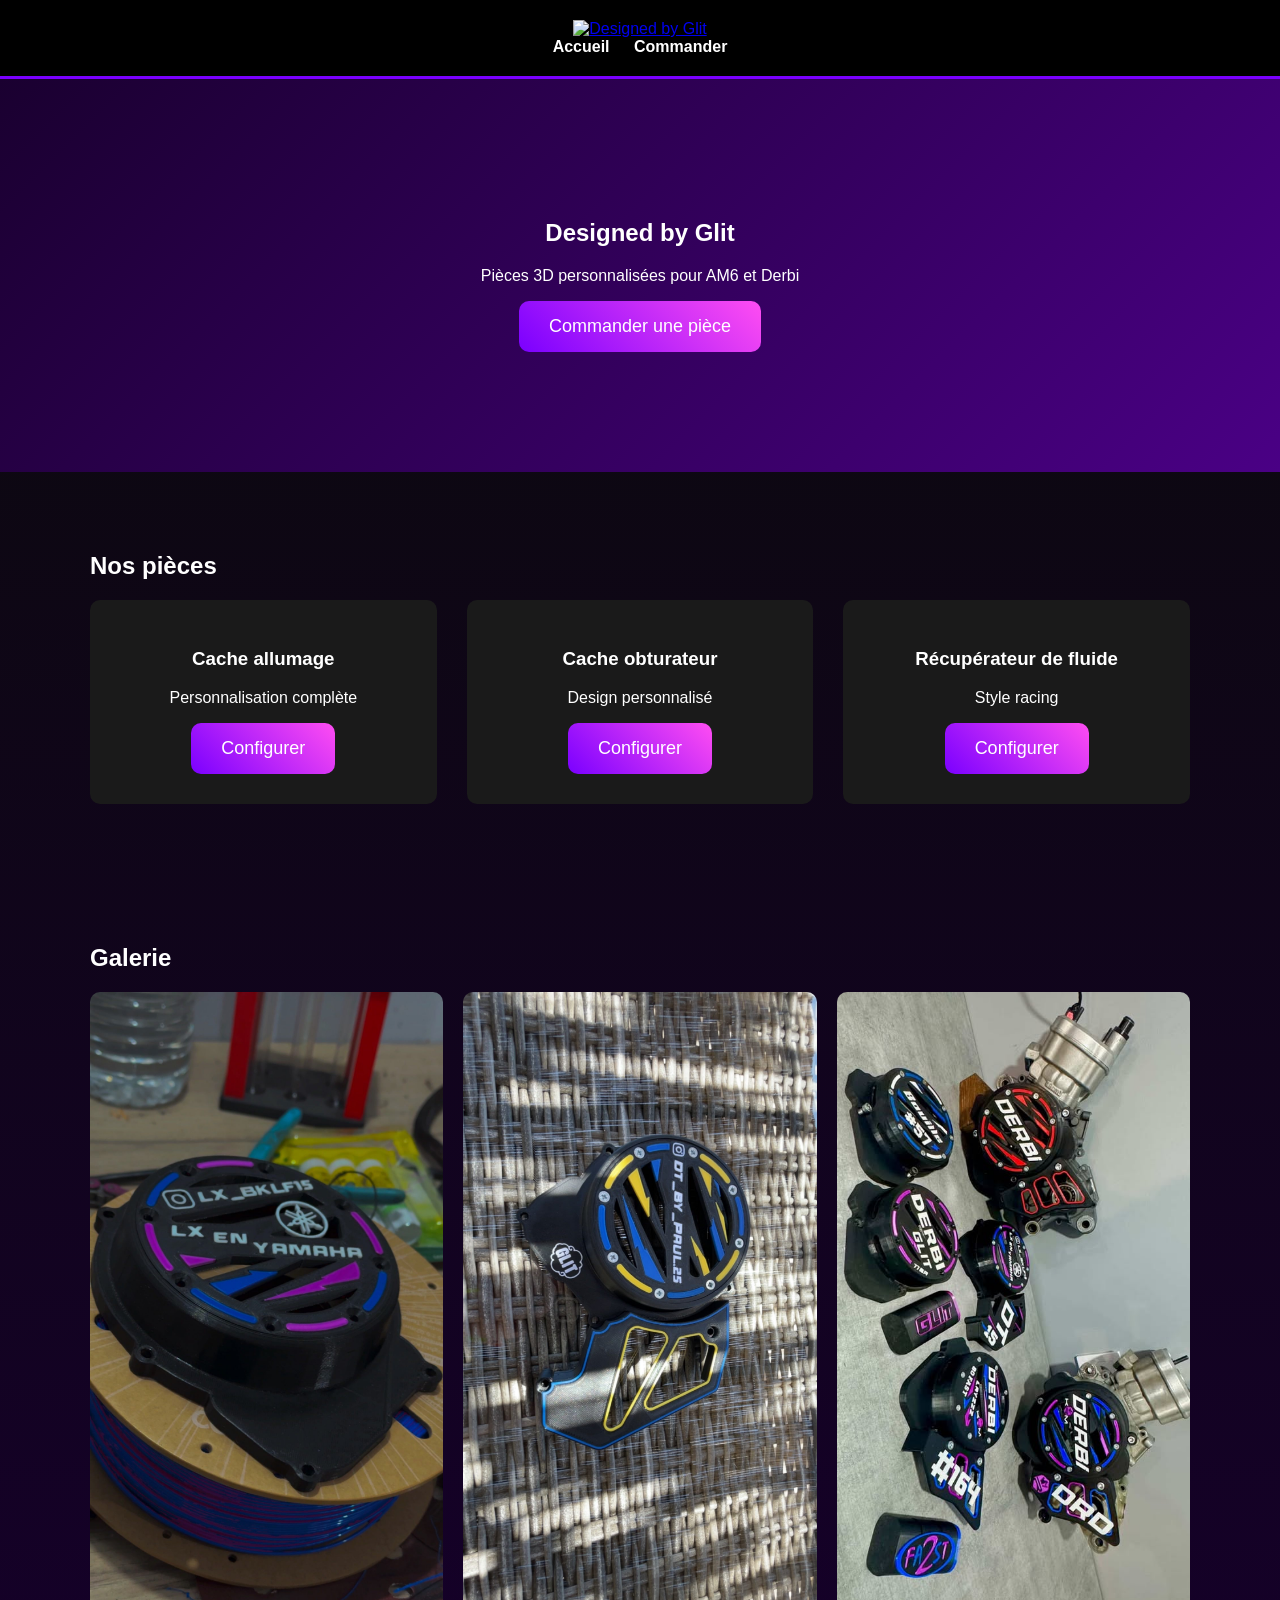
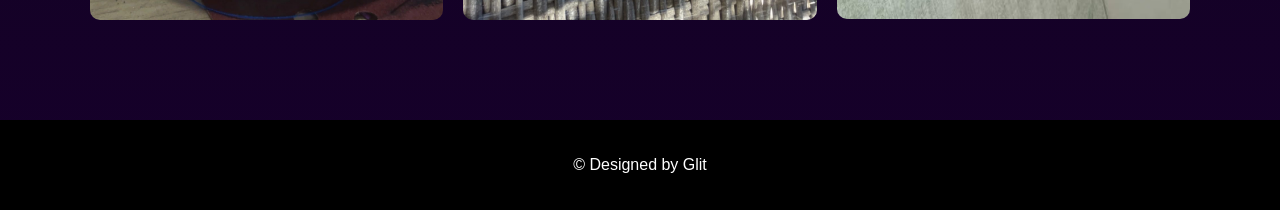
==== index.html @ 396d0954 "Add files via upload" ====
<!DOCTYPE html>
<html lang="fr">

<head>
<meta charset="UTF-8">
<meta name="viewport" content="width=device-width, initial-scale=1.0">
<title>Designed by Glit</title>
<link rel="stylesheet" href="style.css">
</head>

<body>

<header>

<a href="index.html" class="logo">
<img src="logo.png" alt="Designed by Glit">
</a>

<nav>
<a href="index.html">Accueil</a>
<a href="commande.html">Commander</a>
</nav>

</header>

<section class="hero">

<h1>Designed by Glit</h1>
<p>Pièces 3D personnalisées pour AM6 et Derbi</p>

<a href="commande.html">
<button class="cta">Commander une pièce</button>
</a>

</section>

<section class="products">

<h2>Nos pièces</h2>

<div class="grid">

<div class="card">
<h3>Cache allumage</h3>
<p>Personnalisation complète</p>
<a href="commande.html">
<button class="cta">Configurer</button>
</a>
</div>

<div class="card">
<h3>Cache obturateur</h3>
<p>Design personnalisé</p>
<a href="commande.html">
<button class="cta">Configurer</button>
</a>
</div>

<div class="card">
<h3>Récupérateur de fluide</h3>
<p>Style racing</p>
<a href="commande.html">
<button class="cta">Configurer</button>
</a>
</div>

</div>

</section>

<section class="gallery">

<h2>Galerie</h2>

<div class="gallery-grid">

<img src="piece1.png">
<img src="piece2.png">
<img src="piece3.png">

</div>

</section>

<footer>
<p>© Designed by Glit</p>
</footer>

<script src="script.js"></script>

</body>
</html>
---- style.css ----
body{
margin:0;
font-family:Arial;
background:linear-gradient(180deg,#0a0a0a,#16002b);
color:white;
}

/* HEADER */

header{
background:black;
padding:20px;
text-align:center;
border-bottom:3px solid #7a00ff;
}

.logo img{
height:80px;
}

nav a{
color:white;
margin:10px;
text-decoration:none;
font-weight:bold;
}

/* HERO */

.hero{
text-align:center;
padding:120px 20px;
background:linear-gradient(135deg,#1a0030,#4a0085);
}

.cta{
background:linear-gradient(45deg,#7a00ff,#ff4df2);
padding:15px 30px;
border:none;
color:white;
border-radius:10px;
cursor:pointer;
font-size:18px;
}

/* PRODUITS */

.products{
padding:60px;
max-width:1100px;
margin:auto;
}

.grid{
display:grid;
grid-template-columns:repeat(auto-fit,minmax(250px,1fr));
gap:30px;
}

.card{
background:#1a1a1a;
padding:30px;
border-radius:10px;
text-align:center;
}

/* GALERIE */

.gallery{
padding:60px;
max-width:1100px;
margin:auto;
}

.gallery-grid{
display:grid;
grid-template-columns:repeat(auto-fit,minmax(250px,1fr));
gap:20px;
}

.gallery img{
width:100%;
border-radius:10px;
}

/* COMMANDE */

.commande{
padding:60px;
max-width:1200px;
margin:auto;
}

.commande-container{
display:grid;
grid-template-columns:1fr 1fr;
gap:60px;
}

/* FORM */

.form-left{
display:flex;
flex-direction:column;
gap:15px;
}

input,select,textarea{
padding:12px;
background:#1a1a1a;
border:none;
color:white;
border-radius:6px;
}

/* COULEURS */

.color-picker{
display:grid;
grid-template-columns:repeat(3,75px);
gap:15px;
}

.color{
width:75px;
height:75px;
border-radius:8px;
border:3px solid white;
cursor:pointer;
}

/* vraies couleurs */

.noir{background:#000;}
.blanc{background:#fff;}
.rouge{background:#ff0000;}
.orange{background:#ff8000;}
.jaune{background:#ffd000;}
.vertclair{background:#39ff14;}
.vertfonce{background:#006400;}
.bleuclair{background:#4db8ff;}
.bleufonce{background:#001f7a;}
.violet{background:#7a00ff;}
.rose{background:#ff4df2;}
.marron{background:#6b3e26;}

.color.selected{
border:4px solid #7a00ff;
}

/* PREVIEW */

#preview{
width:300px;
margin-top:40px;
}

/* FOOTER */

footer{
text-align:center;
padding:20px;
background:black;
margin-top:40px;
}
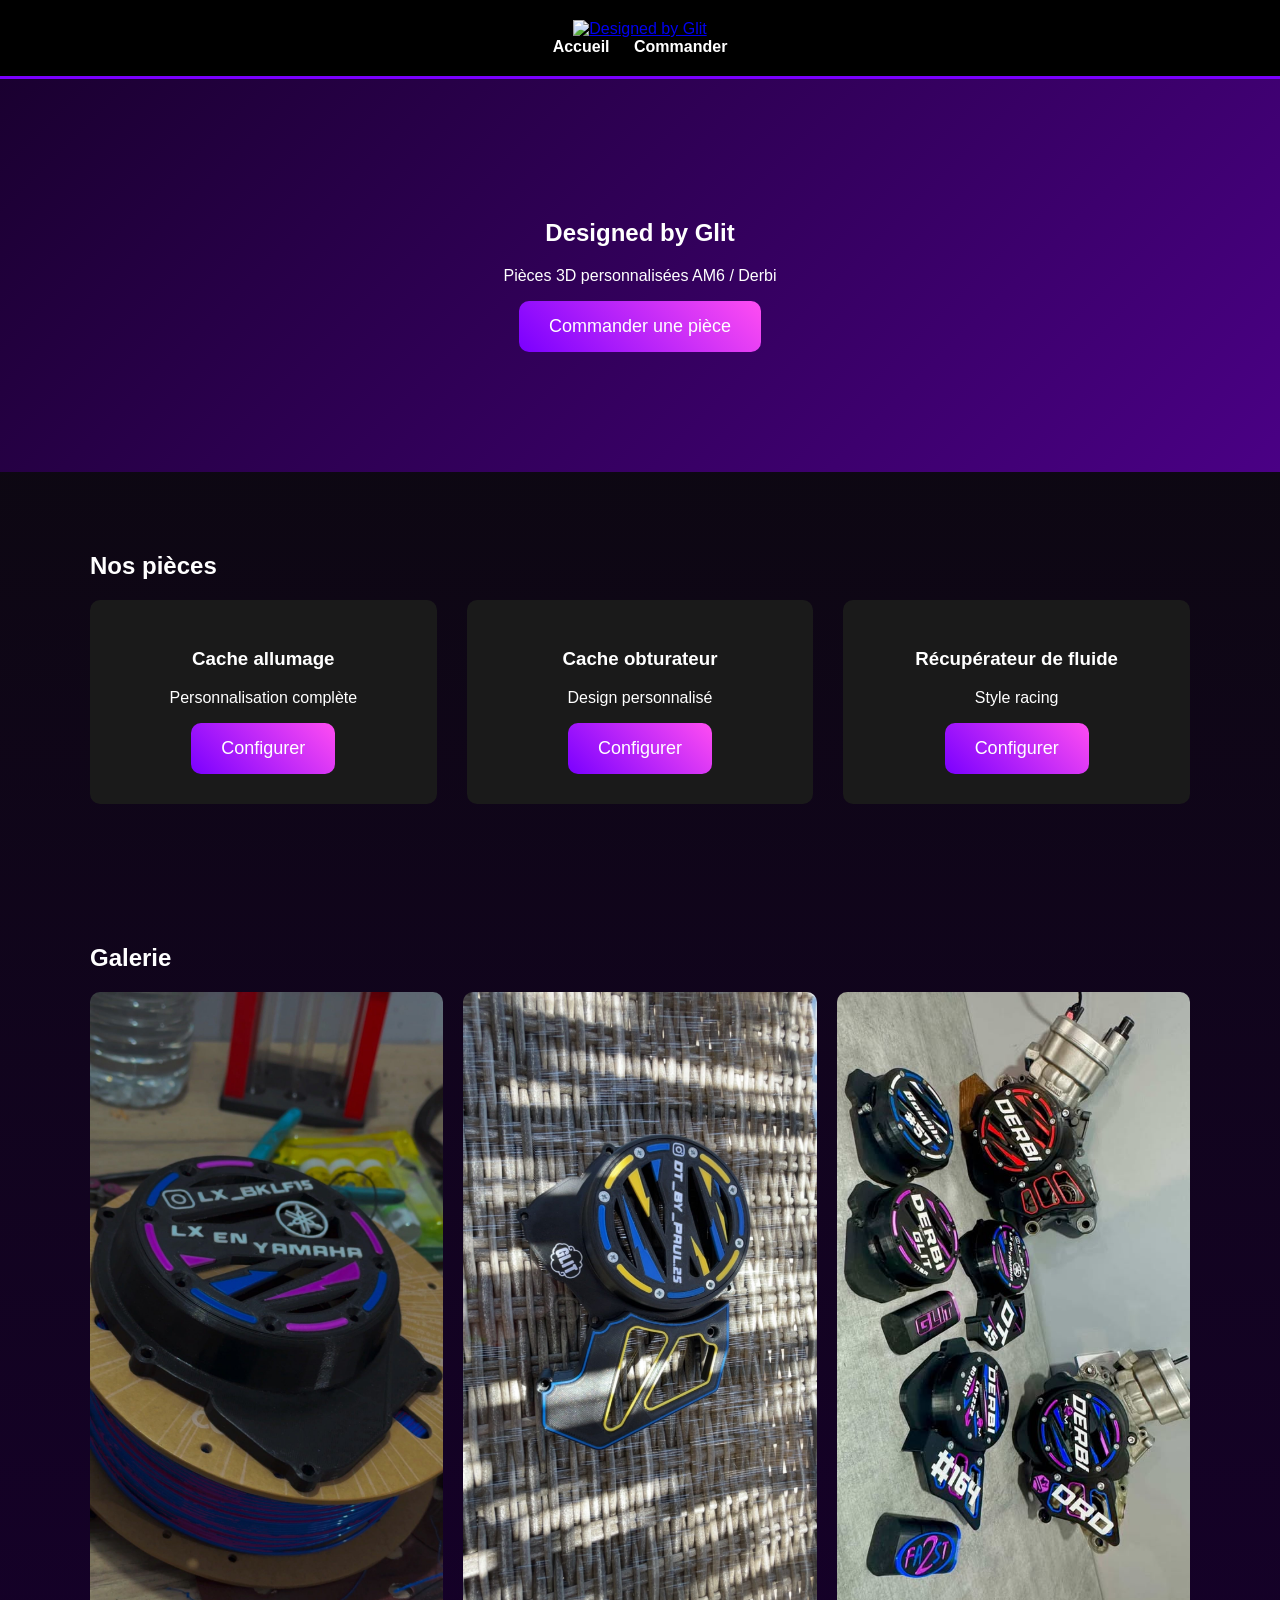
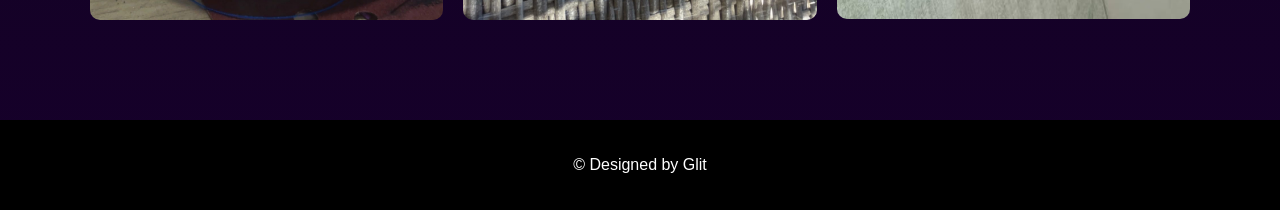
==== commit 5bbe5b41: "Update index.html" ====
--- a/index.html
+++ b/index.html
@@ -26,7 +26,7 @@
 <section class="hero">
 
 <h1>Designed by Glit</h1>
-<p>Pièces 3D personnalisées pour AM6 et Derbi</p>
+<p>Pièces 3D personnalisées AM6 / Derbi</p>
 
 <a href="commande.html">
 <button class="cta">Commander une pièce</button>
@@ -43,25 +43,19 @@
 <div class="card">
 <h3>Cache allumage</h3>
 <p>Personnalisation complète</p>
-<a href="commande.html">
-<button class="cta">Configurer</button>
-</a>
+<a href="commande.html"><button class="cta">Configurer</button></a>
 </div>
 
 <div class="card">
 <h3>Cache obturateur</h3>
 <p>Design personnalisé</p>
-<a href="commande.html">
-<button class="cta">Configurer</button>
-</a>
+<a href="commande.html"><button class="cta">Configurer</button></a>
 </div>
 
 <div class="card">
 <h3>Récupérateur de fluide</h3>
 <p>Style racing</p>
-<a href="commande.html">
-<button class="cta">Configurer</button>
-</a>
+<a href="commande.html"><button class="cta">Configurer</button></a>
 </div>
 
 </div>
@@ -89,4 +83,4 @@
 <script src="script.js"></script>
 
 </body>
-</html>+</html>
